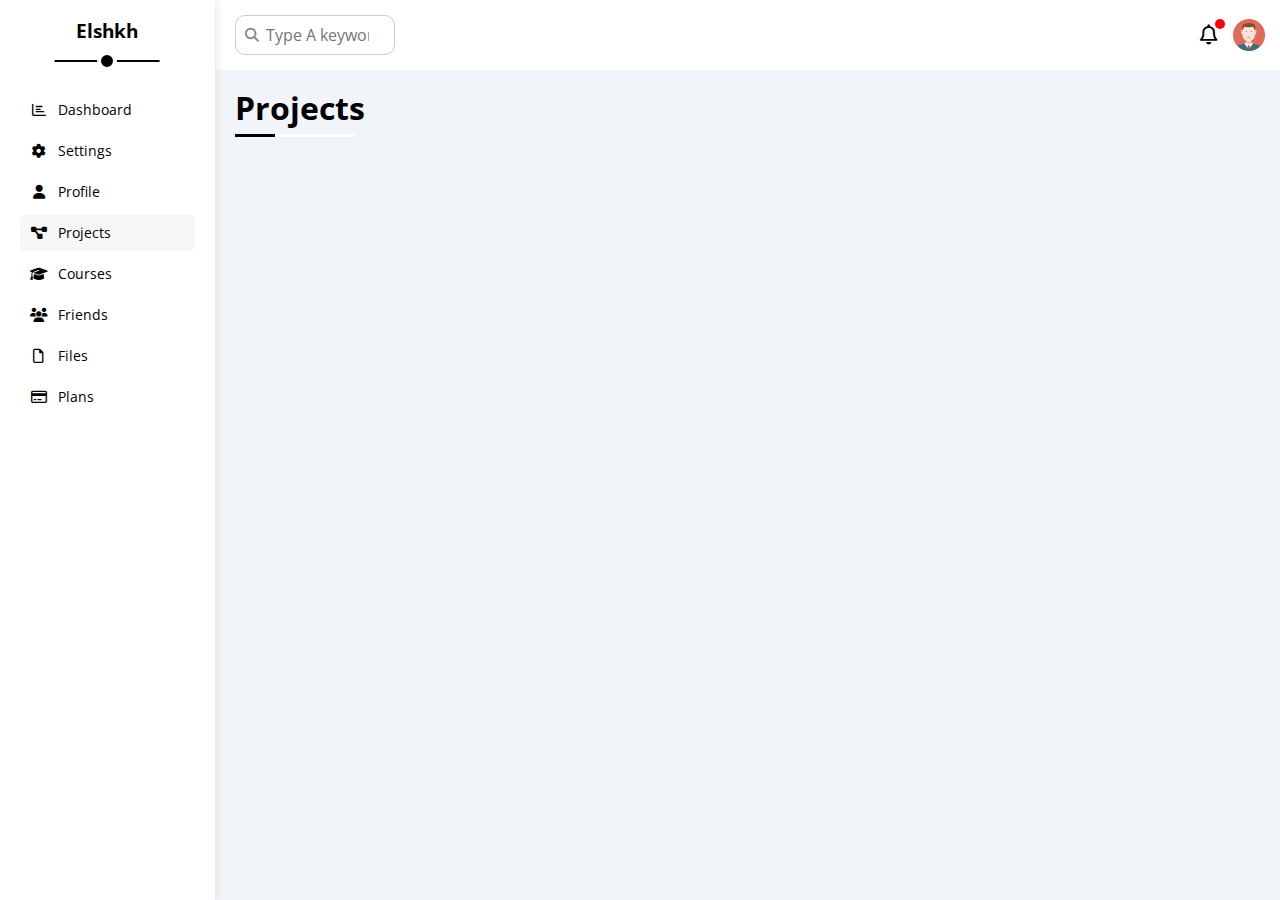
==== courses.html @ c83d13b3 "add coursed page" ====
<!DOCTYPE html>
<html lang="en">

<head>
    <meta charset="UTF-8">
    <meta name="viewport" content="width=device-width, initial-scale=1.0">
    <!-- Font awsoeme library -->
    <link rel="stylesheet" href="css/all.min.css">
    <!-- Normalise Library -->
    <link rel="stylesheet" href="css/normalis.css">
    <!-- Css Framework -->
    <link rel="stylesheet" href="css/framework.css">
    <!-- Css main file -->
    <link rel="stylesheet" href="css/style.css">
    <!-- Font Family -->
    <link rel="preconnect" href="https://fonts.googleapis.com" />
    <link rel="preconnect" href="https://fonts.gstatic.com" crossorigin />
    <link href="https://fonts.googleapis.com/css2?family=Open+Sans:wght@300;500&display=swap" rel="stylesheet" />
    <title>Projects</title>
</head>

<body>
    <div class="page d-flex">
        <div class="sidebar bg-white  p-20 p-relative">
            <h3 class="p-relative mt-0 txt-c">Elshkh</h3>
            <ul>
                <li>
                    <a class="d-flex align-center fs-14 c-black rad-6 p-10" href="index.html">
                        <i class="fa-regular fa-chart-bar fa-fw"></i>
                        <span>Dashboard</span>
                    </a>
                </li>
                <li>
                    <a class="d-flex align-center fs-14 c-black rad-6 p-10" href="settings.html">
                        <i class="fa-solid fa-gear fa-fw"></i>
                        <span>Settings</span>
                    </a>
                </li>
                <li>
                    <a class="d-flex align-center fs-14 c-black rad-6 p-10" href="profile.html">
                        <i class="fa-solid fa-user fa-fw"></i>
                        <span>Profile</span>
                    </a>
                </li>
                <li>
                    <a class="active d-flex align-center fs-14 c-black rad-6 p-10" href="projects.html">
                        <i class="fa-solid fa-diagram-project fa-fw"></i>
                        <span>Projects</span>
                    </a>
                </li>
                <li>
                    <a class="d-flex align-center fs-14 c-black rad-6 p-10" href="courses.html">
                        <i class="fa-solid fa-graduation-cap fa-fw"></i>
                        <span>Courses</span>
                    </a>
                </li>
                <li>
                    <a class="d-flex align-center fs-14 c-black rad-6 p-10" href="friends.html">
                        <i class="fa-solid fa-users fa-fw"></i>
                        <span>Friends</span>
                    </a>
                </li>
                <li>
                    <a class="d-flex align-center fs-14 c-black rad-6 p-10" href="files.html">
                        <i class="fa-regular fa-file fa-fw"></i>
                        <span>Files</span>
                    </a>
                </li>
                <li>
                    <a class="d-flex align-center fs-14 c-black rad-6 p-10" href="plans.html">
                        <i class="fa-regular fa-credit-card fa-fw"></i>
                        <span>Plans</span>
                    </a>
                </li>
            </ul>
        </div>
        <div class="content w-full">
            <!-- Start Header -->
            <header class="bg-white p-15 between-flex">
                <div class="search p-relative">
                    <input class="p-10" type="search" name="" placeholder="Type A keyword" id="">
                </div>
                <div class="icons d-flex align-center">
                    <span class="notification p-relative">
                        <i class="fa-regular fa-bell fa-lg"></i>
                    </span>
                    <img src="images/avatar.png" alt="avatar">
                </div>
            </header>
            <!-- End Header -->
            <h1 class="p-relative">Projects</h1>
            <div class="courses-page m-20">

            </div>
        </div>
    </div>
</body>

</html>
---- css/normalis.css ----
/*! normalize.css v8.0.1 | MIT License | github.com/necolas/normalize.css */

/* Document
   ========================================================================== */

/**
 * 1. Correct the line height in all browsers.
 * 2. Prevent adjustments of font size after orientation changes in iOS.
 */

html {
    line-height: 1.15;
    /* 1 */
    -webkit-text-size-adjust: 100%;
    /* 2 */
}

/* Sections
   ========================================================================== */

/**
 * Remove the margin in all browsers.
 */

body {
    margin: 0;
}

/**
 * Render the `main` element consistently in IE.
 */

main {
    display: block;
}

/**
 * Correct the font size and margin on `h1` elements within `section` and
 * `article` contexts in Chrome, Firefox, and Safari.
 */

h1 {
    font-size: 2em;
    margin: 0.67em 0;
}

/* Grouping content
   ========================================================================== */

/**
 * 1. Add the correct box sizing in Firefox.
 * 2. Show the overflow in Edge and IE.
 */

hr {
    box-sizing: content-box;
    /* 1 */
    height: 0;
    /* 1 */
    overflow: visible;
    /* 2 */
}

/**
 * 1. Correct the inheritance and scaling of font size in all browsers.
 * 2. Correct the odd `em` font sizing in all browsers.
 */

pre {
    font-family: monospace, monospace;
    /* 1 */
    font-size: 1em;
    /* 2 */
}

/* Text-level semantics
   ========================================================================== */

/**
 * Remove the gray background on active links in IE 10.
 */

a {
    background-color: transparent;
}

/**
 * 1. Remove the bottom border in Chrome 57-
 * 2. Add the correct text decoration in Chrome, Edge, IE, Opera, and Safari.
 */

abbr[title] {
    border-bottom: none;
    /* 1 */
    text-decoration: underline;
    /* 2 */
    text-decoration: underline dotted;
    /* 2 */
}

/**
 * Add the correct font weight in Chrome, Edge, and Safari.
 */

b,
strong {
    font-weight: bolder;
}

/**
 * 1. Correct the inheritance and scaling of font size in all browsers.
 * 2. Correct the odd `em` font sizing in all browsers.
 */

code,
kbd,
samp {
    font-family: monospace, monospace;
    /* 1 */
    font-size: 1em;
    /* 2 */
}

/**
 * Add the correct font size in all browsers.
 */

small {
    font-size: 80%;
}

/**
 * Prevent `sub` and `sup` elements from affecting the line height in
 * all browsers.
 */

sub,
sup {
    font-size: 75%;
    line-height: 0;
    position: relative;
    vertical-align: baseline;
}

sub {
    bottom: -0.25em;
}

sup {
    top: -0.5em;
}

/* Embedded content
   ========================================================================== */

/**
 * Remove the border on images inside links in IE 10.
 */

img {
    border-style: none;
}

/* Forms
   ========================================================================== */

/**
 * 1. Change the font styles in all browsers.
 * 2. Remove the margin in Firefox and Safari.
 */

button,
input,
optgroup,
select,
textarea {
    font-family: inherit;
    /* 1 */
    font-size: 100%;
    /* 1 */
    line-height: 1.15;
    /* 1 */
    margin: 0;
    /* 2 */
}

/**
 * Show the overflow in IE.
 * 1. Show the overflow in Edge.
 */

button,
input {
    /* 1 */
    overflow: visible;
}

/**
 * Remove the inheritance of text transform in Edge, Firefox, and IE.
 * 1. Remove the inheritance of text transform in Firefox.
 */

button,
select {
    /* 1 */
    text-transform: none;
}

/**
 * Correct the inability to style clickable types in iOS and Safari.
 */

button,
[type="button"],
[type="reset"],
[type="submit"] {
    -webkit-appearance:button;
}

/**
 * Remove the inner border and padding in Firefox.
 */

button::-moz-focus-inner,
[type="button"]::-moz-focus-inner,
[type="reset"]::-moz-focus-inner,
[type="submit"]::-moz-focus-inner {
    border-style: none;
    padding: 0;
}

/**
 * Restore the focus styles unset by the previous rule.
 */

button:-moz-focusring,
[type="button"]:-moz-focusring,
[type="reset"]:-moz-focusring,
[type="submit"]:-moz-focusring {
    outline: 1px dotted ButtonText;
}

/**
 * Correct the padding in Firefox.
 */

fieldset {
    padding: 0.35em 0.75em 0.625em;
}

/**
 * 1. Correct the text wrapping in Edge and IE.
 * 2. Correct the color inheritance from `fieldset` elements in IE.
 * 3. Remove the padding so developers are not caught out when they zero out
 *    `fieldset` elements in all browsers.
 */

legend {
    box-sizing: border-box;
    /* 1 */
    color: inherit;
    /* 2 */
    display: table;
    /* 1 */
    max-width: 100%;
    /* 1 */
    padding: 0;
    /* 3 */
    white-space: normal;
    /* 1 */
}

/**
 * Add the correct vertical alignment in Chrome, Firefox, and Opera.
 */

progress {
    vertical-align: baseline;
}

/**
 * Remove the default vertical scrollbar in IE 10+.
 */

textarea {
    overflow: auto;
}

/**
 * 1. Add the correct box sizing in IE 10.
 * 2. Remove the padding in IE 10.
 */

[type="checkbox"],
[type="radio"] {
    box-sizing: border-box;
    /* 1 */
    padding: 0;
    /* 2 */
}

/**
 * Correct the cursor style of increment and decrement buttons in Chrome.
 */

[type="number"]::-webkit-inner-spin-button,
[type="number"]::-webkit-outer-spin-button {
    height: auto;
}

/**
 * 1. Correct the odd appearance in Chrome and Safari.
 * 2. Correct the outline style in Safari.
 */

[type="search"] {
    -webkit-appearance: textfield;
    /* 1 */
    outline-offset: -2px;
    /* 2 */
}

/**
 * Remove the inner padding in Chrome and Safari on macOS.
 */

[type="search"]::-webkit-search-decoration {
    -webkit-appearance: none;
}

/**
 * 1. Correct the inability to style clickable types in iOS and Safari.
 * 2. Change font properties to `inherit` in Safari.
 */

::-webkit-file-upload-button {
    -webkit-appearance: button;
    /* 1 */
    font: inherit;
    /* 2 */
}

/* Interactive
   ========================================================================== */

/*
 * Add the correct display in Edge, IE 10+, and Firefox.
 */

details {
    display: block;
}

/*
 * Add the correct display in all browsers.
 */

summary {
    display: list-item;
}

/* Misc
   ========================================================================== */

/**
 * Add the correct display in IE 10+.
 */

template {
    display: none;
}

/**
 * Add the correct display in IE 10.
 */

[hidden] {
    display: none;
}
---- css/framework.css ----
:root {
    --blue-color: #0075ff;
    --blue-alt-color: #0d69d5;
    --orange-color: #f59e0b;
    --green-color: #22c55e;
    --red-color: #f44336;
    --grey-color: #888;
}
/* Start Box */
.d-flex {
    display: flex;
}
.flex-1 {
    flex: 1;
}
.flex-2 {
    flex: 2;
}
.f-wrap {
    flex-wrap: wrap;
}
.align-center {
    align-items: center;
}
.space-between {
    justify-content: space-between;
}
.d-grid {
    display: grid;
}
.gap-20 {
    gap: 20px;
}
.d-block {
    display: block;
}
@media(max-width: 767px) {
    .block-mobile {
        display: block;
    }
    .hide-mobile {
        display: none;
    }
}
/* End Box */
/* Start padding + margin */
.p-10 {
    padding: 10px;
}
.p-15 {
    padding: 15px;
}
.p-20 {
    padding: 20px;
}
.pt-15 {
    padding-top: 15px;
}
.pb-10 {
    padding-bottom: 10px;
}
.pb-15 {
    padding-bottom: 15px;
}
.pb-20 {
    padding-bottom: 20px;
}
.pl-10 {
    padding-left: 10px;
}
.pl-15 {
    padding-left: 15px;
}
.plr-10 {
    padding: 0 10px;
}
.m-0 {
    margin: 0;
}
.m-15 {
    margin: 15px;
}
.m-20 {
    margin: 20px;
}
.mt-0 {
    margin-top: 0;
}
.mt-5 {
    margin-top: 5px;
}
.mt-10 {
    margin-top: 10px;
}
.mt-15 {
    margin-top: 15px;
}
.mt-20 {
    margin-top: 20px;
}
.mt-25 {
    margin-top: 25px;
}
.mb-5 {
    margin-bottom: 5px;
}
.mb-10 {
    margin-bottom: 10px;
}
.mb-15 {
    margin-bottom:15px;
}
.mb-20 {
    margin-bottom: 20px;
}
.mr-15 {
    margin-right: 15px;
}
.ml-auto {
    margin-left: auto;
}
/* end padding + margin */
/* Start color */
.bg-white {
    background-color: white;
}
.bg-eee {
    background-color: #eee;
}
.bg-blue {
    background-color: var(--blue-color);
}
.bg-orange {
    background-color: var(--orange-color);
}
.bg-green {
    background-color: var(--green-color);
}
.bg-red {
    background-color: var(--red-color);
}
.c-white {
    color: white;
}
.c-black {
    color: black;
}
.c-blue
    {
    color: var(--blue-color);
}
.c-alt-blue{
    color: var(--blue-alt-color);
}
.c-orange{
    color: var(--orange-color);
}
.c-green{
    color: var(--green-color);
}
.c-red{
    color: var(--red-color);
}
.c-grey{
    color: var(--grey-color);
}
/* End color */
/* Start Position */
.p-relative {
    position: relative;
}
/* End Position */
/* Start Fonts */
.txt-c {
    text-align: center;
}
.txt-right {
    text-align: right;
}
.fs-13 {
    font-size: 13px;
}
.fs-14 {
    font-size: 14px;
}
.fs-15 {
    font-size: 15px
}
.fs-16 {
    font-size: 16px;
}
.fs-20 {
    font-size: 20px;
}
.fs-25 {
    font-size: 25px;
}
.fw-bold {
    font-weight: bold;
}
.fw-normal {
    font-weight: normal;
}
@media (max-width: 767px) {
    .txt-c-mobile {
        text-align: center;
    }
}
/* End Fonts */
/* Start Border */
.b-none {
    border: none;
}
.b-ccc {
    border: 1px solid #ccc;
}
.bb-ccc {
    border-bottom: 1px solid #ccc;
}
.bb-eee {
    border-bottom: 1px solid #eee;
}
.ol-none {
    outline: none;
}
.rad-half {
    border-radius: 50%;
}
.rad-6 {
    border-radius: 6px;
}
.rad-10 {
    border-radius: 10px;
}
/* End Border */
/* Start Size */
.w-full {
    width: 100%;
}
.w-fit {
    width: fit-content;
}
.w-50 {
    width: 50px;
}
.h-fit {
    height: fit-content;
}
.h-4 {
    height: 4px;
}
/* End Size */
/* Start Componants */
.between-flex {
    display: flex;
    justify-content: space-between;
    align-items: center;
}
.flex-center {
    display: flex;
    align-items: center;
    justify-content: center;
}
.btn-shape {
    padding: 4px 10px;
    border-radius: 6px;
}
.btn-shape-2 {
    padding: 10px 10px;
    border-radius: 10px;
}
/* End Componants */
---- css/style.css ----
/* start global rules */
:root {
    --blue-color: #0075ff;
    --blue-alt-color: #0d69d5;
    --orange-color: #f59e0b;
    --green-color: #22c55e;
    --red-color: #f44336;
    --grey-color: #888;
    --font-awesome: "Font Awesome 6 Free";
}
* {
    -webkit-box-sizing: border-box;
    -moz-box-sizing: border-box;
    box-sizing: border-box;
    padding: 0;
    margin: 0;

}
::-webkit-scrollbar {
    width: 15px;
}
::-webkit-scrollbar-track{
    background-color: white;
}
::-webkit-scrollbar-thumb {
    background-color: var(--blue-color);
}
::-webkit-scrollbar-thumb:hover {
    background-color: var(--blue-alt-color);
}
a {
    text-decoration: none;
}

body {
    font-family: 'Open Sans', sans-serif;
}


ul {
    list-style: none;
    padding: 0;
}
html {
    scroll-behavior: smooth;
}
.page {
    background-color: #f1f5f9;
    min-height: 100vh;
}
/* end global rules */
/* Start Sidebar */
.sidebar {
    width: 250px;
    box-shadow: 0 0 10px #ddd;
}
.sidebar > h3 {
    margin-bottom: 50px;
}
.sidebar > h3::before {
    content: '';
    position: absolute;
    width: 60%;
    height: 2px;
    background-color: black;
    bottom: -20px;
    left: 50%;
    transform: translateX(-50%);
}
.sidebar > h3::after {
    content: '';
    width: 12px;
    height: 12px;
    position: absolute;
    background-color: black;
    border-radius: 50%;
    border: 4px solid white;
    bottom: -29px;
    left: 50%;
    transform: translateX(-50%);
}
.sidebar ul a:hover,
.sidebar ul a.active {
    background-color: #f6f6f6;
}
.sidebar ul a {
    transition: .3s;
    margin-bottom: 5px;
}
.sidebar ul a span {
    margin-left: 10px;
    font-size: 14px;
    
}
@media(max-width: 767px) {
    .sidebar {
        width: 58px;
        padding: 10px;
    }
    .sidebar > h3 {
        margin-bottom: 15px;
        font-size: 11px;
    }
    .sidebar > h3::before,
    .sidebar > h3::after,
    .sidebar ul a span {
        display: none
    }

}
/* End Sidebar */
/* Start Content */
.content {
    overflow: hidden;
}
.content header .search::before {
    font-family: "Font Awesome 6 Free";
    content: "\f002";
    font-weight: 900;
    position: absolute;
    left: 15px;
    top: 50%;
    transform: translateY(-50%);
    font-size: 14px;
    color: var(--grey-color);
}
.content header input {
    border: 1px solid #ccc;
    border-radius:10px;
    outline: none;
    width: 160px;
    margin-left: 5px;
    padding-left: 30px;
    transition: width 0.3s;
}
.content header input:focus {
    width: 200px;
}
.content header input:focus::placeholder {
    opacity: 0;
}
.content header .notification::before {
    content: '';
    width: 10px;
    height: 10px;
    background-color: red;
    border-radius: 50%;
    position: absolute;
    top: -7px;
    right: -7px;
}
.content header .icons img {
    width: 32px;
    margin-left: 15px;
}
.page h1 {
    margin: 20px 20px 40px;
}

.page h1::before,
.page h1::after {
    content: '';
    position: absolute;
    left: 0;
    bottom: -10px;
    height: 3px;
}

.page h1::before {
    width: 120px;
    background-color: white;
}

.page h1::after {
    width: 40px;
    background-color: black;
}
.page .wrapper {
    grid-template-columns: repeat(auto-fill, minmax(450px, 1fr));
    margin-left: 20px;
    margin-right: 20px;
}
@media (max-width: 767px) {
    .page .wrapper {
        grid-template-columns: minmax(200px, 1fr);
        margin-left: 10px;
        margin-right: 10px;
        gap: 10px;
    }
}
/* End Content */
/* Start Welcoming Widget */
.welcome {
    overflow: hidden;
}
.welcome .intro img {
    width: 200px;
    margin-bottom: -10px;
}
.welcome .avatar {
    width: 64px;
    border: 4px solid white;
    border-radius: 50%;
    padding: 2px;
    box-shadow: 0 0 5px #ddd;
    margin-left: 20px;
    margin-top: -34px;
}
.welcome .body {
    border-top : 1px solid #eee;
    border-bottom: 1px solid #eee;
}
.welcome .body > div {
    flex: 1;
}
.welcome .visit {
    margin: 0 15px 15px auto;
}
.welcome .visit:hover {
    background-color: var(--blue-alt-color);
}
@media (max-width: 767px) {
    .welcome .intro {
        padding-bottom: 30px;
    }
    .welcome .avatar {
            margin-left: 0;
        }
    
    .welcome .body>div:not(:last-child) {
            margin-bottom: 20px;
        }
}
/* End Welcoming Widget */
/* Start Quick Draft */
.quick-draft textarea {
    resize: none;
    min-height: 180px;
}
.quick-draft .save {
    margin: 0 15px 15px auto;
    transition: .3s;
}
.quick-draft .save:hover {
    background-color: var(--blue-alt-color);
}
/* End Quick Draft */
/* Start Yearly Targets */
.yearly-target .box {
    display: flex;
    align-items: center;
}
.yearly-target .box .icon {
    width: 80px;
    height: 80px;
    margin-right: 20px;
}
.yearly-target .box i {
    font-size: 20px;
}
.yearly-target .blue .icon,
.yearly-target .blue .content div {
    background-color:rgb(0 117 255 / 20%);
}
.yearly-target .orange .icon,
.yearly-target .orange .content div {
    background-color: rgb(245 158 11 / 20%);
}
.yearly-target .green .icon,
.yearly-target .green .content div {
    background-color: rgb(34 197 94 / 20%);;
}
.yearly-target .box .content {
    flex: 1;
}
.yearly-target .box .content span {
    display: block;
}
.yearly-target .box .prograss::before {
    position: absolute;
    right: -16px;
    bottom: 16px;
    padding: 2px 5px;
    color: white;
    font-size: 13px;
    border-radius: 6px;
}
.yearly-target .blue .prograss::before {
    content: '80%';
    background-color: var(--blue-color);
}
.yearly-target .orange .prograss::before {
    content: '55%';
    background-color: var(--orange-color);
}
.yearly-target .green .prograss::before {
    content: '75%';
    background-color: var(--green-color);
}
.yearly-target .box .prograss::after {
    content: '';
    position: absolute;
    right: -4px;
    bottom: 5px;
    border-width: 5px;
    border-style: solid;
}
.yearly-target .blue .prograss::after {
    border-color: var(--blue-color) transparent transparent transparent;
}
.yearly-target .orange .prograss::after {
    border-color: var(--orange-color) transparent transparent transparent;
}
.yearly-target .green .prograss::after {
    border-color: var(--green-color) transparent transparent transparent;
}
/* End Yearly Targets */
/* Start Tickets */
.tickets .box {
    border: 1px solid #ccc;
    width: calc(50% - 10px);
}
@media(max-width: 767px) {
    .tickets .box {
        width: 100%;
    }
}
/* End Tickets */
/* Start latest News */
.news .box:not(:last-of-type) {
    margin-bottom: 20px;
    padding-bottom: 20px;
    border-bottom: 1px solid #ccc;
}
.news .box img {
    width: 100px;
    border-radius: 6px;
    margin-right: 15px;
}
.news .box .text {
    flex-grow: 1;
}
@media (max-width: 767px) {
    .news .box {
        display: block;
    }
    .news .box .label {
        width: fit-content;
        margin: 10px auto;
    }
}
/* End latest News */
/* Start Latest Tasks */
.tasks .row:not(:last-of-type) {
    margin-bottom: 15px;
    padding-bottom: 15px;
    border-bottom: 1px solid #eee;
}
.tasks .mark {
    opacity: .3;
}
.tasks .mark h3,
.tasks .mark p {
    text-decoration: line-through;
}
.tasks .row i {
    cursor: pointer;
}
.tasks .row i:hover {
    color: red;
}
/* End Latest Tasks */
/* Start Top Search Word Wiget */
.top-search .row:not(:last-of-type){
    margin-bottom: 15px;
    padding-bottom: 15px;
}
/* End Top Search Word Wiget */
/* Start Latest uploads widget */
.latest-uploads .content .row:not(:last-of-type) {
    margin-bottom: 10px;
    padding-bottom: 10px;
    border-bottom: 1px solid #eee;
}
.latest-uploads .content .row img {
    width: 40px;
    margin-right: 10px;
}
/* End Latest uploads widget */
/* Start Last Projects Progress Widget */
.projects-progress ul::before {
    content: '';
    position: absolute;
    width: 2px;
    height: 100%;
    left: 11px;
    background-color: var(--blue-color);
    
}
.projects-progress ul li::before {
    content: '';
    display: block;
    width: 20px;
    height: 20px;
    border-radius: 50%;
    background-color: white;
    border: 2px solid white;
    outline: 2px solid var(--blue-color);
    z-index: 1;
    margin-right: 15px;
}
.projects-progress ul li.done::before {
    background-color: var(--blue-color);
}
.projects-progress ul li.current::before {
    animation: change-color .8s infinite alternate;
}
.projects-progress .launch-icon {
    position: absolute;
    width: 160px;
    right: 0;
    bottom: 0;
    opacity: .3;
}
/* End Last Projects Progress Widget */
/* Start Reminders Widget */
.reminders ul li .content.blue {
    border-left: 2px solid var(--blue-color);
}
.reminders ul li .content.green {
    border-left: 2px solid var(--green-color);
}
.reminders ul li .content.orange {
    border-left: 2px solid var(--orange-color);
}
.reminders ul li .content.red {
    border-left: 2px solid var(--red-color);
}
.reminders ul li > span {
    width: 20px;
    height: 20px;
}
/* End Reminders Widget */
/* Start Latest Post Widget */
.latest-post .description p {
    text-transform: capitalize;
    line-height: 1.8;
    min-height: 100px;
}
/* Start Latest Post Widget */
/* Start Social Media Stats Widget */
.social-media .content .box .button {
    font-size: 13px;
}
.social-media .content .box:not(:last-of-type) {
    margin-bottom: 15px;
}
.social-media .content .box .icon{
    width: 52px;
    transition: .3s;
}
/* ICONS COLOR */
.social-media .content .box.twitter .icon,
.social-media .content .box.twitter .button {
    background-color: #1da1f2;
}
.social-media .content .box.youtube .icon,
.social-media .content .box.youtube .button {
    background-color: #ff0000;
}
.social-media .content .box.facebook .icon,
.social-media .content .box.facebook .button {
    background-color: #1877f2;
}
.social-media .content .box.linkedin .icon,
.social-media .content .box.linkedin .button {
    background-color: #0077b5;
}
/* BACKGROUND COLOR */
.social-media .content .box.twitter {
    background-color: rgb(29 161 242 / 20%);
    color: #1da1f2;
}
.social-media .content .box.youtube {
    background-color: rgb(255 0 0 / 20%);
    color: #ff0000;
}
.social-media .content .box.facebook {
    background-color: rgb(24 119 242 / 20%);
    color: #1da1f2;
}
.social-media .content .box.linkedin {
    background-color: rgb(0 119 181 / 20%);
    color: #0077b5;
}
.social-media .content .box .icon:hover {
    background-color: #ccc;
}
/* End Social Media Stats Widget */
/* Start Projects Table */
.projects-table .resbonsive-table {
    overflow-x: auto;
}
.projects-table table {
    min-width: 1000px;
    border-spacing: 0;
}
.projects-table thead td {
    background-color: #eee;
    font-weight: bold;
}
.projects-table table td {
    padding: 15px;
}
.projects-table table tbody td {
    border-bottom: 1px solid #eee;
    border-left: 1px solid #eee;
    transition: .3s;
}
.projects-table table tbody tr td:last-child {
    border-right: 1px solid #eee;
}
.projects-table table tbody tr:hover td {
    background-color: #faf7f7;
}
.projects-table table img {
    width: 32px;
    height: 32px;
    background-color: white;
    border-radius: 50%;
    padding: 2px;
}
.projects-table table img:not(:first-child) {
    margin-left: -20px;
}
/* End Projects Table */

/* Start Setting Page */
.toggle-checkbox {
    appearance: none;
    -webkit-appearance: none;
}
.toggle-switch {
    width: 78px;
    height: 32px;
    background-color: #ccc;
    border-radius: 16px;
    position: relative;
    transition: 0.3s;
    cursor: pointer;
}
.toggle-switch::before {
    font-family: var(--font-awesome);
    content: "\f00d";
    font-weight: 900;
    background-color: white;
    width: 24px;
    height: 24px;
    position: absolute;
    left: 5px;
    top: 5px;
    border-radius: 50%;
    display: flex;
    align-items: center;
    justify-content: center;
    color: #ccc;
    transition: 0.3s;

}
.toggle-checkbox:checked + .toggle-switch {
    background-color: var(--blue-color);
}
.toggle-checkbox:checked + .toggle-switch::before {
    content: "\f00c";
    left: 50px;
    color: var(--blue-color);
    
}
.setting-page {
    grid-template-columns: repeat(auto-fill, minmax(500px, 1fr))
}
@media(max-width: 767px) {
    .setting-page {
        grid-template-columns: minmax(100px, 1fr);
        margin-left: 10px;
        margin-right: 10px;
        gap: 10px;
    }
}
/* Start Site control Widget */
.setting-page .site-control .close-message {
    outline: none;
    height: 150px;
    resize: none;
}
/* Start General Info Widget */
.general-info input[type='email'] {
    background-color: #f0f4f8;
    width: calc(100% - 80px);
}
.setting-page :disabled {
    cursor: no-drop;

}
/* Start Security Info Widget */
.security-info .button {
    transition: .3s
}
.security-info .button:hover {
    background-color: var(--blue-alt-color);
}
/* Start Social Info Widget */
.setting-page .social-info i {
    height: 40px;
    width: 40px;
    transition: .3s;
    font-size: 20px; 
    background-color: #f6f6f6;
    border: 1px solid #ddd;
    border-radius: 6px 0 0 6px;
    border-right: none;
}
.setting-page .social-info > div:focus-within i {
    color: black; 
}
.setting-page .social-info input {
    height: 40px;
    border: 1px solid #ddd;
    border-radius: 0 6px 6px 0;
    padding-left: 10px;
    background-color: #f6f6f6;
}
/* Start Widgets Info Widget */
.setting-page input {
    -webkit-appearance: none;
    appearance: none;
}
.setting-page input:checked + label::after {
    transform: scale(1);
}
.setting-page .widgets-info label {
    padding-left: 20px;
    cursor: pointer;
    position: relative;
    margin-left: 15px;
}
.setting-page .widgets-info li {
    padding-bottom: 15px;
}
.setting-page .widgets-info label:hover::before {
    border-color: var(--blue-color);
}
.setting-page .widgets-info label:before {
    content: '';
    width: 14px;
    height: 14px;
    border: 2px solid var(--grey-color);
}
.setting-page .widgets-info label:before,
.setting-page .widgets-info label:after {
    position: absolute;
    left: -15px;
    top: 50%;
    margin-top: -9px;
    border-radius: 4px;
    transition: .3s;
}
.setting-page .widgets-info label:after {
    font-family: var(--fa-style-family-classic);
    content: "\f00c";
    font-weight: 900;
    width: 18px;
    height: 18px;
    font-size: 12px;
    display: flex;
    align-items: center;
    justify-content: center;
    background-color: var(--blue-color);
    color: white;
    transform: scale(0);
}
/* Start Backup Manager Widget */
.setting-page .backup-manager .plan label {
    padding-left: 30px;
    cursor: pointer;
    position: relative;
}
.setting-page .backup-manager .plan label:before,
.setting-page .backup-manager .plan label:after {
    position: absolute;
    border-radius: 50%; 
}
.setting-page .backup-manager .plan input:checked + label:after {
    transform: scale(1);
}
.setting-page .backup-manager .plan label:before {
    content: '';
    border: 2px solid var(--blue-color);
    width: 18px;
    height: 18px;
    margin-top: -11px;
    top: 50%;
    left: 0;
}
.setting-page .backup-manager .plan label:after {
    content: '';
    width: 12px;
    height: 12px;
    background-color: var(--blue-color);
    left: 5px;
    top: 3px;
    transition: .3s;
    transform: scale(0);
}
.setting-page .backup-manager label {
    cursor: pointer;
}
@media(max-width: 767px) {
    .setting-page .backup-manager .servers {
        flex-direction: column;
    }
    .setting-page .backup-manager .servers .server {
        margin-right: 0;
    }
}
.setting-page .backup-manager .servers .server {
    border: 2px solid #bbb;
    position: relative;
    transition: .3s;
    margin-right: 10px;
}
.setting-page .backup-manager .servers input:checked + .server {
    color: var(--blue-color);
    border-color: var(--blue-color);
}
/* End Setting Page */
/* Start Profile Page */
/* Start Overview Widget */
@media (max-width: 767px) {
    .profile-page .overview {
    flex-wrap: wrap;
}
}

.profile-page .overview .avatar-box {
    border-right: 1px solid #eee;
    width: 300px;
}
.profile-page .overview .avatar-box img {
    width: 120px;
    height: 120px;
}
.profile-page .overview .avatar-box .prograss {
    width: 100%;
    height: 5px;
    border-radius: 4px;
    background-color: #eee;
}
.profile-page .overview .avatar-box .prograss span {
    border-radius: 4px;
    display: block;
    height: 100%;
    width: 70%;
    background-color: var(--blue-color);
}
.profile-page .overview .avatar-box .stars i {
    font-size: 14px;
    color: var(--orange-color);
}
.profile-page .overview .info-box .box {
    flex-wrap: wrap;
    border-bottom: 1px solid #eee;
    transition: .3s;
}
.profile-page .overview .info-box .box:hover {
    background-color: #f9f9f9;
}
.profile-page .overview .info-box .box h4 {
    font-weight: normal;
}
.profile-page .overview .info-box .box > div {
    width: 250px;
    padding: 10px 0 0;
}
@media (max-width: 767px) {
    .profile-page .overview .info-box .toggle-switch {
        margin: auto;
    }
}
/* End Overview Widget */
/* Start Other Data */
@media (max-width: 767px) {
    .profile-page .other-data {
        flex-direction: column;
    }
}
.profile-page .other-data .activity:not(:last-child) {
    padding-bottom: 20px;
    margin-bottom: 20px;
    border-bottom: 1px solid #eee;
}
.profile-page .other-data .latest-activity img {
    width: 64px;
    margin-right: 10px;
}
@media (min-width: 768px) {
    .profile-page .other-data .activity .date {
        margin-left: auto;
        text-align: right;
    }
}

@media (max-width: 767px) {
    .profile-page .other-data .activity {
        flex-direction: column;
    }
    .profile-page .other-data .activity img {
        margin-right: 0;
        margin-bottom: 5px;
    }
    .profile-page .other-data .activity .date {
        margin-top: 15px;
    }
}
/* End Other Data */
/* ENd Profile Page */
/* Start Projects Page */
.projects-page {
    grid-template-columns: repeat(auto-fill, minmax(500px, 1fr));
    gap: 20px;
}
.projects-page .box .images {
    min-height: 80px;
}
.projects-page .box .images img {
    width: 35px;
    height: 35px;
    border-radius: 50%;
    border: 2px solid white;
}
.projects-page .box .images img:not(:first-of-type) {
    margin-left: -15px;
}
.projects-page .box .footer .prograss {
    width: 220px;
    height: 8px;
    border-radius: 4px;
    background-color: #eee;
}
.projects-page .box .footer span {
    border-radius: 4px;
    height: 100%;
}
.projects-page .box .footer span.red {
    background-color: var(--red-color);
}
.projects-page .box .footer span.green {
    background-color: var(--green-color);
}
.projects-page .box .footer span.blue {
    background-color: var(--blue-color);
}
/* End Projects Page */
/* Start Animation */
@keyframes change-color {
    from {
        background-color: var(--blue-color);
    }

    to {
        background-color: white;
    }
}

/* End Animation */
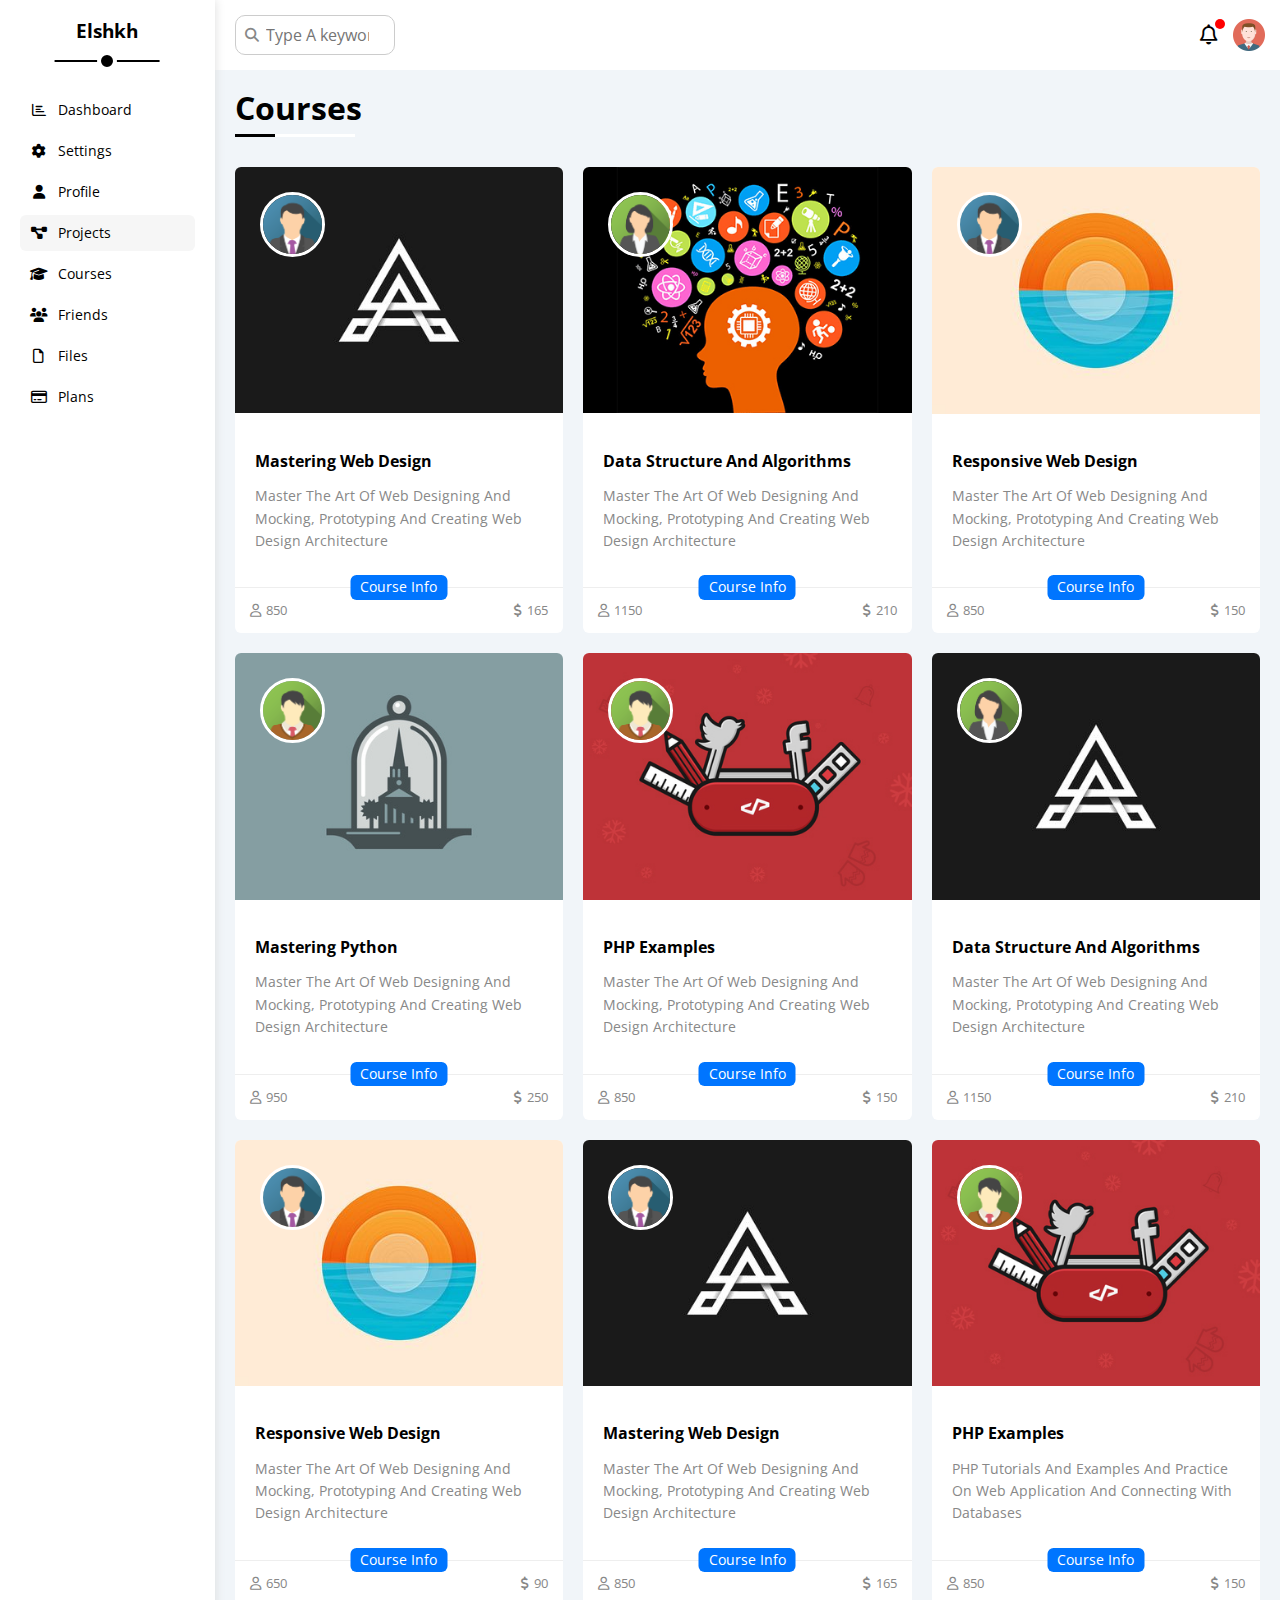
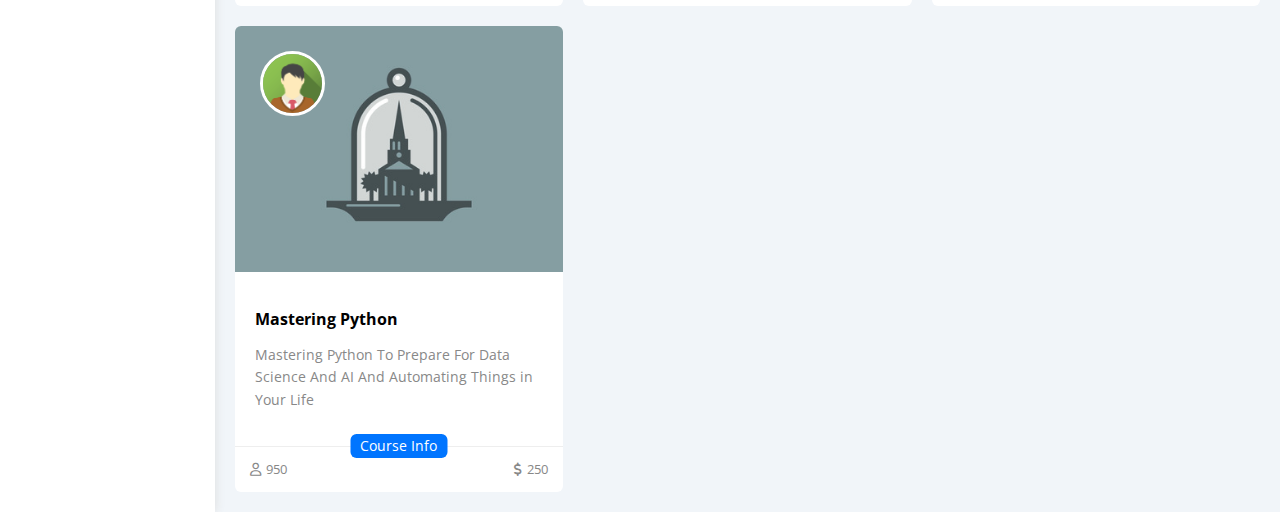
==== commit e69af974: "finished courses page" ====
--- a/courses.html
+++ b/courses.html
@@ -16,7 +16,7 @@
     <link rel="preconnect" href="https://fonts.googleapis.com" />
     <link rel="preconnect" href="https://fonts.gstatic.com" crossorigin />
     <link href="https://fonts.googleapis.com/css2?family=Open+Sans:wght@300;500&display=swap" rel="stylesheet" />
-    <title>Projects</title>
+    <title>Courses</title>
 </head>
 
 <body>
@@ -88,9 +88,195 @@
                 </div>
             </header>
             <!-- End Header -->
-            <h1 class="p-relative">Projects</h1>
-            <div class="courses-page m-20">
-
+            <h1 class="p-relative">Courses</h1>
+            <div class="courses-page m-20 d-grid">
+                <div class="box p-relative  rad-6 bg-white">
+                    <div class="image mb-15">
+                        <img class="cover" src="images/course-01.jpg" alt="courses">
+                        <img class="flow-img" src="images/team-01.png" alt="img">
+                    </div>
+                    <div class="p-20">
+                       <h4 class="mb-15">Mastering Web Design</h4>
+                        <p class="fs-14 mt-0 mb-15 c-grey">Master The Art Of Web Designing And Mocking, Prototyping And Creating Web Design Architecture</p> 
+                    </div>
+                    
+                    <div class="info between-flex p-relative p-15 bt-eee">
+                        <span class="title btn-shape bg-blue fs-14 c-white">
+                            Course Info
+                        </span>
+                        <span class="fs-13 c-grey"><i class="fa-regular fa-user mr-5"></i>850</span>
+                        <span class="fs-13 c-grey"><i class="fa-solid fa-dollar c-grey fs-13 mr-5"></i>165</span>
+                    </div>
+                </div>
+                <div class="box p-relative  rad-6 bg-white">
+                    <div class="image mb-15">
+                        <img class="cover" src="images/course-02.jpg" alt="courses">
+                        <img class="flow-img" src="images/team-02.png" alt="img">
+                    </div>
+                    <div class="p-20">
+                        <h4 class="mb-15">Data Structure And Algorithms</h4>
+                        <p class="fs-14 mt-0 mb-15 c-grey">Master The Art Of Web Designing And Mocking, Prototyping And Creating Web
+                            Design Architecture</p>
+                    </div>
+                
+                    <div class="info between-flex p-relative p-15 bt-eee">
+                        <span class="title btn-shape bg-blue fs-14 c-white">
+                            Course Info
+                        </span>
+                        <span class="fs-13 c-grey"><i class="fa-regular fa-user mr-5"></i>1150</span>
+                        <span class="fs-13 c-grey"><i class="fa-solid fa-dollar c-grey fs-13 mr-5"></i>210</span>
+                    </div>
+                </div>
+                <div class="box p-relative  rad-6 bg-white">
+                    <div class="image mb-15">
+                        <img class="cover" src="images/course-03.jpg" alt="courses">
+                        <img class="flow-img" src="images/team-01.png" alt="img">
+                    </div>
+                    <div class="p-20">
+                        <h4 class="mb-15">Responsive Web Design</h4>
+                        <p class="fs-14 mt-0 mb-15 c-grey">Master The Art Of Web Designing And Mocking, Prototyping And Creating Web
+                            Design Architecture</p>
+                    </div>
+                
+                    <div class="info between-flex p-relative p-15 bt-eee">
+                        <span class="title btn-shape bg-blue fs-14 c-white">
+                            Course Info
+                        </span>
+                        <span class="fs-13 c-grey"><i class="fa-regular fa-user mr-5"></i>850</span>
+                        <span class="fs-13 c-grey"><i class="fa-solid fa-dollar c-grey fs-13 mr-5"></i>150</span>
+                    </div>
+                </div>
+                <div class="box p-relative  rad-6 bg-white">
+                    <div class="image mb-15">
+                        <img class="cover" src="images/course-04.jpg" alt="courses">
+                        <img class="flow-img" src="images/team-03.png" alt="img">
+                    </div>
+                    <div class="p-20">
+                        <h4 class="mb-15">Mastering Python</h4>
+                        <p class="fs-14 mt-0 mb-15 c-grey">Master The Art Of Web Designing And Mocking, Prototyping And Creating Web
+                            Design Architecture</p>
+                    </div>
+                
+                    <div class="info between-flex p-relative p-15 bt-eee">
+                        <span class="title btn-shape bg-blue fs-14 c-white">
+                            Course Info
+                        </span>
+                        <span class="fs-13 c-grey"><i class="fa-regular fa-user mr-5"></i>950</span>
+                        <span class="fs-13 c-grey"><i class="fa-solid fa-dollar c-grey fs-13 mr-5"></i>250</span>
+                    </div>
+                </div>
+                <div class="box p-relative  rad-6 bg-white">
+                    <div class="image mb-15">
+                        <img class="cover" src="images/course-05.jpg" alt="courses">
+                        <img class="flow-img" src="images/team-03.png" alt="img">
+                    </div>
+                    <div class="p-20">
+                        <h4 class="mb-15">PHP Examples</h4>
+                        <p class="fs-14 mt-0 mb-15 c-grey">Master The Art Of Web Designing And Mocking, Prototyping And Creating Web
+                            Design Architecture</p>
+                    </div>
+                
+                    <div class="info between-flex p-relative p-15 bt-eee">
+                        <span class="title btn-shape bg-blue fs-14 c-white">
+                            Course Info
+                        </span>
+                        <span class="fs-13 c-grey"><i class="fa-regular fa-user mr-5"></i>850</span>
+                        <span class="fs-13 c-grey"><i class="fa-solid fa-dollar c-grey fs-13 mr-5"></i>150</span>
+                    </div>
+                </div>
+                <div class="box p-relative  rad-6 bg-white">
+                    <div class="image mb-15">
+                        <img class="cover" src="images/course-01.jpg" alt="courses">
+                        <img class="flow-img" src="images/team-02.png" alt="img">
+                    </div>
+                    <div class="p-20">
+                        <h4 class="mb-15">Data Structure And Algorithms</h4>
+                        <p class="fs-14 mt-0 mb-15 c-grey">Master The Art Of Web Designing And Mocking, Prototyping And Creating Web
+                            Design Architecture</p>
+                    </div>
+                
+                    <div class="info between-flex p-relative p-15 bt-eee">
+                        <span class="title btn-shape bg-blue fs-14 c-white">
+                            Course Info
+                        </span>
+                        <span class="fs-13 c-grey"><i class="fa-regular fa-user mr-5"></i>1150</span>
+                        <span class="fs-13 c-grey"><i class="fa-solid fa-dollar c-grey fs-13 mr-5"></i>210</span>
+                    </div>
+                </div>
+                <div class="box p-relative  rad-6 bg-white">
+                    <div class="image mb-15">
+                        <img class="cover" src="images/course-03.jpg" alt="courses">
+                        <img class="flow-img" src="images/team-01.png" alt="img">
+                    </div>
+                    <div class="p-20">
+                        <h4 class="mb-15">Responsive Web Design</h4>
+                        <p class="fs-14 mt-0 mb-15 c-grey">Master The Art Of Web Designing And Mocking, Prototyping And Creating Web
+                            Design Architecture</p>
+                    </div>
+                
+                    <div class="info between-flex p-relative p-15 bt-eee">
+                        <span class="title btn-shape bg-blue fs-14 c-white">
+                            Course Info
+                        </span>
+                        <span class="fs-13 c-grey"><i class="fa-regular fa-user mr-5"></i>650</span>
+                        <span class="fs-13 c-grey"><i class="fa-solid fa-dollar c-grey fs-13 mr-5"></i>90</span>
+                    </div>
+                </div>
+                <div class="box p-relative  rad-6 bg-white">
+                    <div class="image mb-15">
+                        <img class="cover" src="images/course-01.jpg" alt="courses">
+                        <img class="flow-img" src="images/team-01.png" alt="img">
+                    </div>
+                    <div class="p-20">
+                        <h4 class="mb-15">Mastering Web Design</h4>
+                        <p class="fs-14 mt-0 mb-15 c-grey">Master The Art Of Web Designing And Mocking, Prototyping And Creating Web
+                            Design Architecture</p>
+                    </div>
+                
+                    <div class="info between-flex p-relative p-15 bt-eee">
+                        <span class="title btn-shape bg-blue fs-14 c-white">
+                            Course Info
+                        </span>
+                        <span class="fs-13 c-grey"><i class="fa-regular fa-user mr-5"></i>850</span>
+                        <span class="fs-13 c-grey"><i class="fa-solid fa-dollar c-grey fs-13 mr-5"></i>165</span>
+                    </div>
+                </div>
+                <div class="box p-relative  rad-6 bg-white">
+                    <div class="image mb-15">
+                        <img class="cover" src="images/course-05.jpg" alt="courses">
+                        <img class="flow-img" src="images/team-03.png" alt="img">
+                    </div>
+                    <div class="p-20">
+                        <h4 class="mb-15">PHP Examples</h4>
+                        <p class="fs-14 mt-0 mb-15 c-grey">PHP Tutorials And Examples And Practice On Web Application And Connecting With Databases</p>
+                    </div>
+                
+                    <div class="info between-flex p-relative p-15 bt-eee">
+                        <span class="title btn-shape bg-blue fs-14 c-white">
+                            Course Info
+                        </span>
+                        <span class="fs-13 c-grey"><i class="fa-regular fa-user mr-5"></i>850</span>
+                        <span class="fs-13 c-grey"><i class="fa-solid fa-dollar c-grey fs-13 mr-5"></i>150</span>
+                    </div>
+                </div>
+                <div class="box p-relative  rad-6 bg-white">
+                    <div class="image mb-15">
+                        <img class="cover" src="images/course-04.jpg" alt="courses">
+                        <img class="flow-img" src="images/team-03.png" alt="img">
+                    </div>
+                    <div class="p-20">
+                        <h4 class="mb-15">Mastering Python</h4>
+                        <p class="fs-14 mt-0 mb-15 c-grey">Mastering Python To Prepare For Data Science And AI And Automating Things in Your Life</p>
+                    </div>
+                
+                    <div class="info between-flex p-relative p-15 bt-eee">
+                        <span class="title btn-shape bg-blue fs-14 c-white">
+                            Course Info
+                        </span>
+                        <span class="fs-13 c-grey"><i class="fa-regular fa-user mr-5"></i>950</span>
+                        <span class="fs-13 c-grey"><i class="fa-solid fa-dollar c-grey fs-13 mr-5"></i>250</span>
+                    </div>
+                </div>
             </div>
         </div>
     </div>
--- a/css/framework.css
+++ b/css/framework.css
@@ -113,6 +113,9 @@
 .mb-20 {
     margin-bottom: 20px;
 }
+.mr-5 {
+    margin-right: 5px;
+}
 .mr-15 {
     margin-right: 15px;
 }
@@ -213,6 +216,9 @@
 }
 .b-ccc {
     border: 1px solid #ccc;
+}
+.bt-eee {
+    border-top: 1px solid #eee;
 }
 .bb-ccc {
     border-bottom: 1px solid #ccc;
--- a/css/style.css
+++ b/css/style.css
@@ -861,6 +861,34 @@
     background-color: var(--blue-color);
 }
 /* End Projects Page */
+/* Start Courses Page */
+.courses-page {
+    grid-template-columns: repeat(auto-fill , minmax(250px, 1fr));
+    gap: 20px;
+}
+.courses-page .box p {
+    line-height: 1.6;
+}
+.courses-page .box .image .cover {
+    max-width: 100%;
+    border-radius: 6px 6px 0 0;
+}
+.courses-page .box .image .flow-img {
+    position: absolute;
+    width: 65px;
+    height: 65px;
+    border: 3px solid white;
+    border-radius: 50%;
+    left: 25px;
+    top: 25px;
+}
+.courses-page .box .info .title {
+    position: absolute;
+    left: 50%;
+    transform: translateX(-50%);
+    top: -13px;
+}
+/* End Courses Page */
 /* Start Animation */
 @keyframes change-color {
     from {
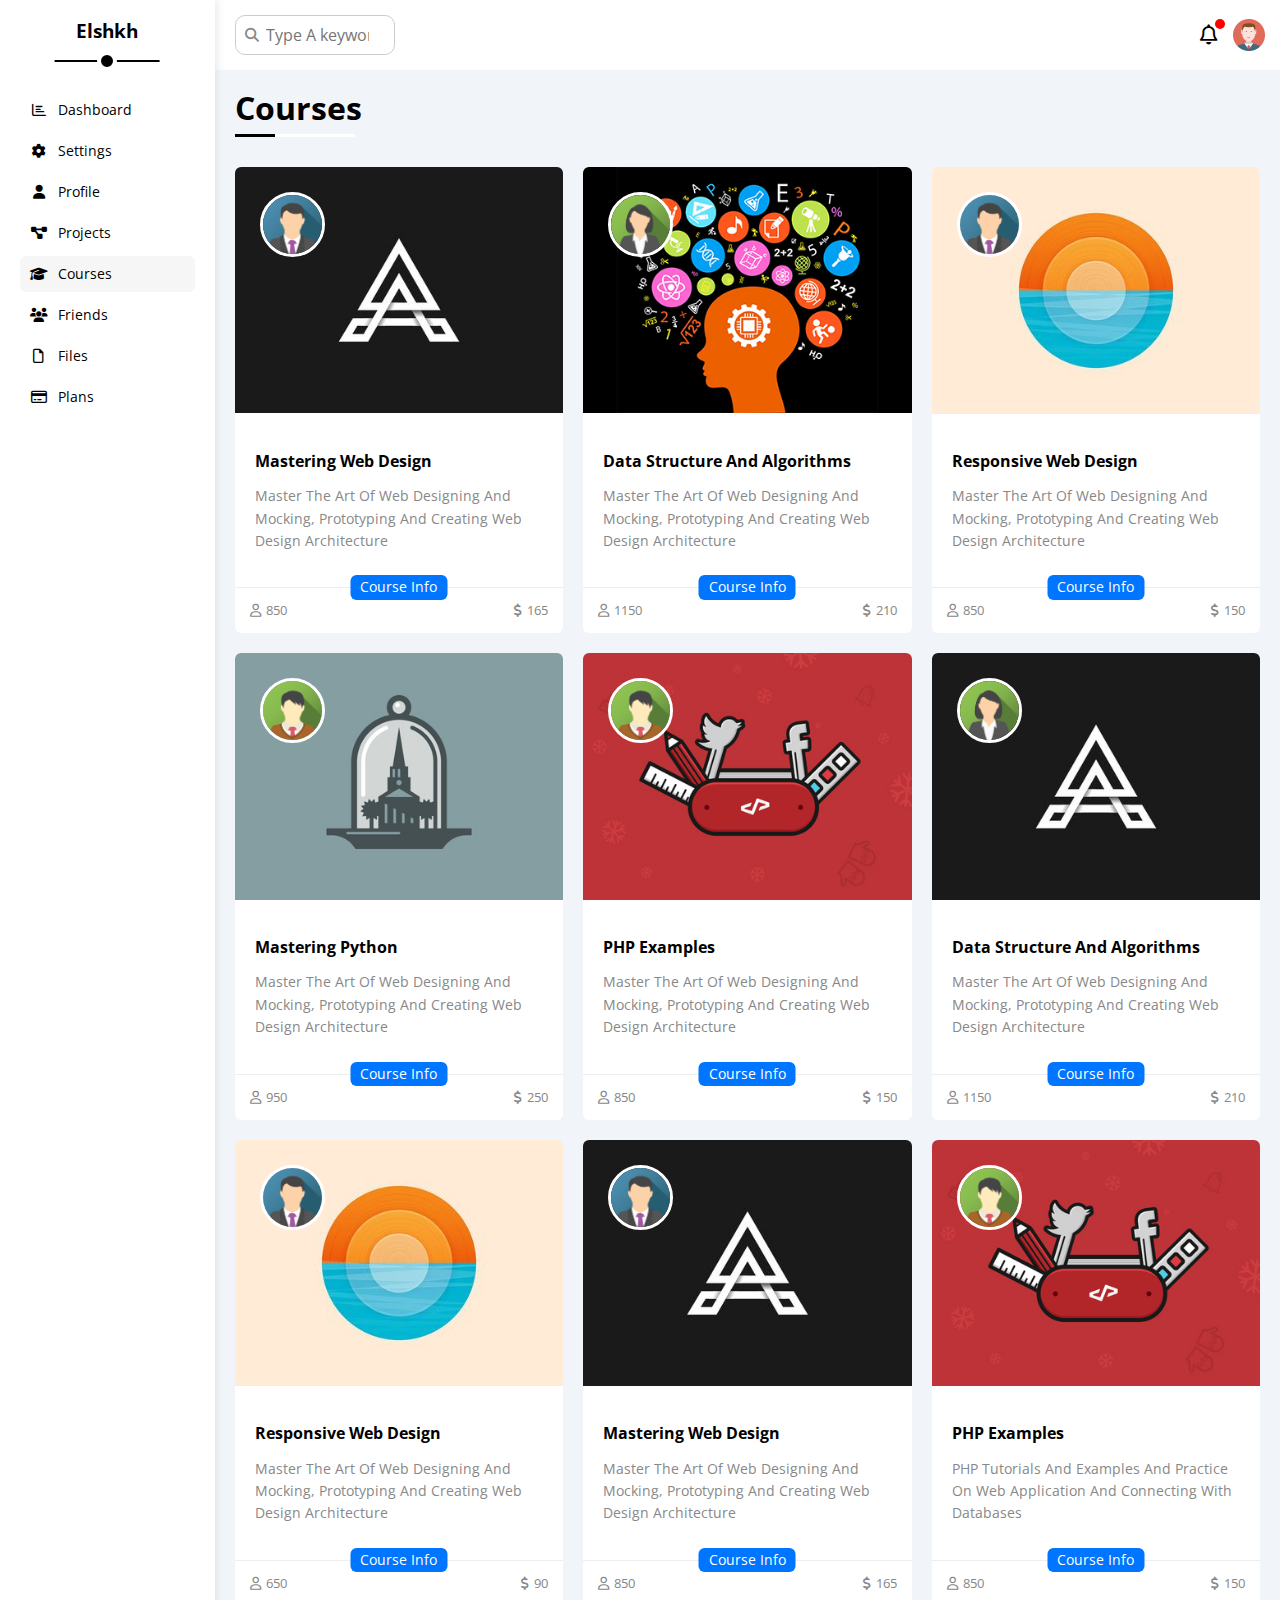
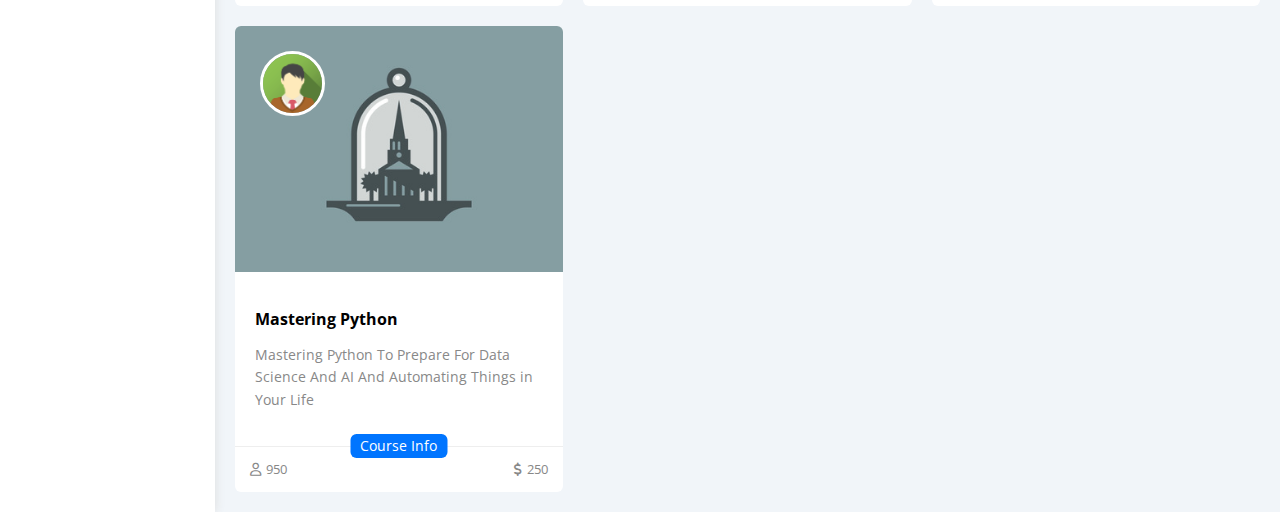
==== commit 0ca12a39: "fixed issue in sidebar" ====
--- a/courses.html
+++ b/courses.html
@@ -43,13 +43,13 @@
                     </a>
                 </li>
                 <li>
-                    <a class="active d-flex align-center fs-14 c-black rad-6 p-10" href="projects.html">
+                    <a class="d-flex align-center fs-14 c-black rad-6 p-10" href="projects.html">
                         <i class="fa-solid fa-diagram-project fa-fw"></i>
                         <span>Projects</span>
                     </a>
                 </li>
                 <li>
-                    <a class="d-flex align-center fs-14 c-black rad-6 p-10" href="courses.html">
+                    <a class="active d-flex align-center fs-14 c-black rad-6 p-10" href="courses.html">
                         <i class="fa-solid fa-graduation-cap fa-fw"></i>
                         <span>Courses</span>
                     </a>
